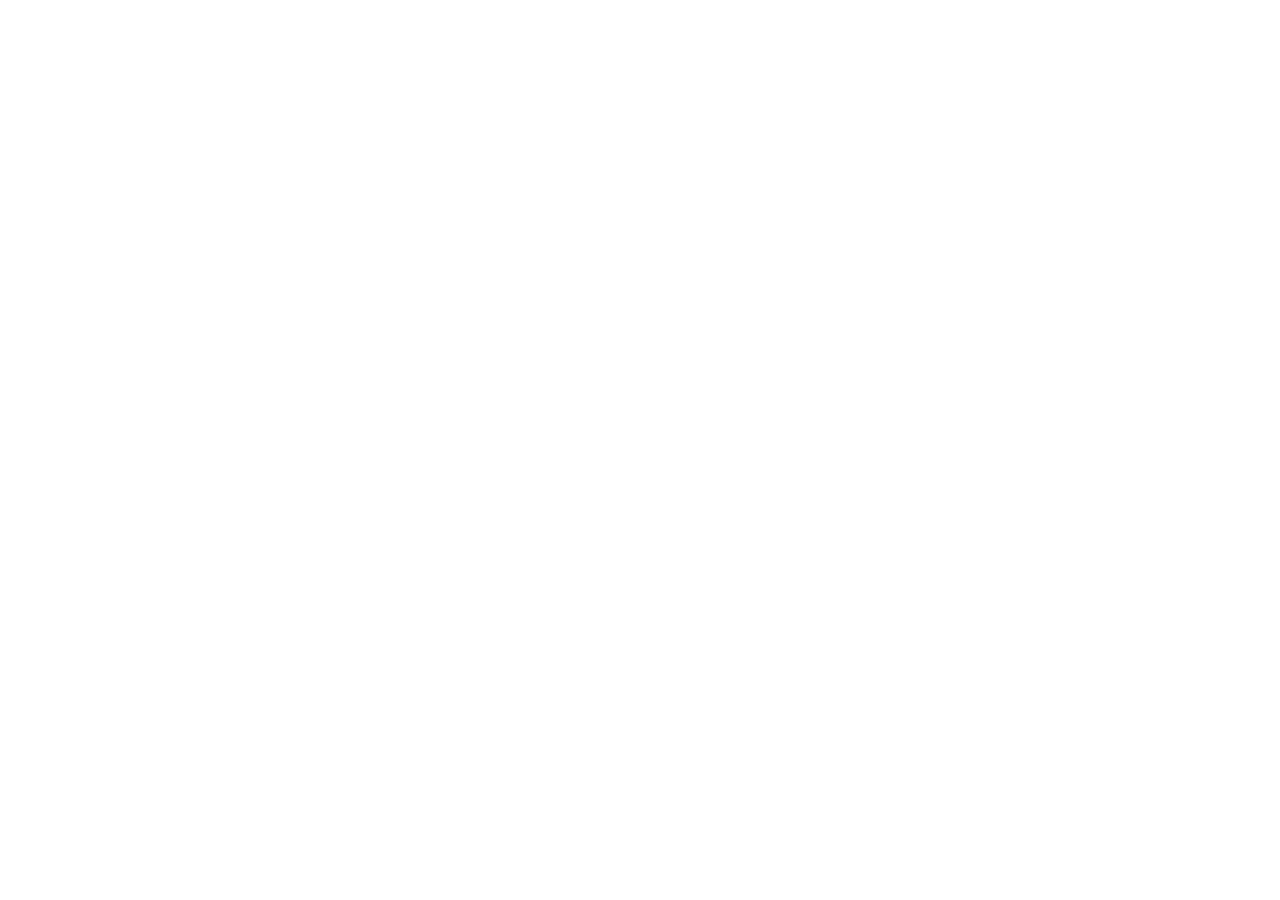
==== index.html @ 91afadc8 "commit inicial" ====
<!DOCTYPE html>

<html lang="en">
<head>
    <meta charset="UTF-8">
    <meta name="viewport" content="width=device-width, initial-scale=1.0">
    <title>pdpd</title>
    <link rel="stylesheet" href="style.css">
</head>
<body>
    

    
    <script src="script.js"></script> 
</body>
</html>
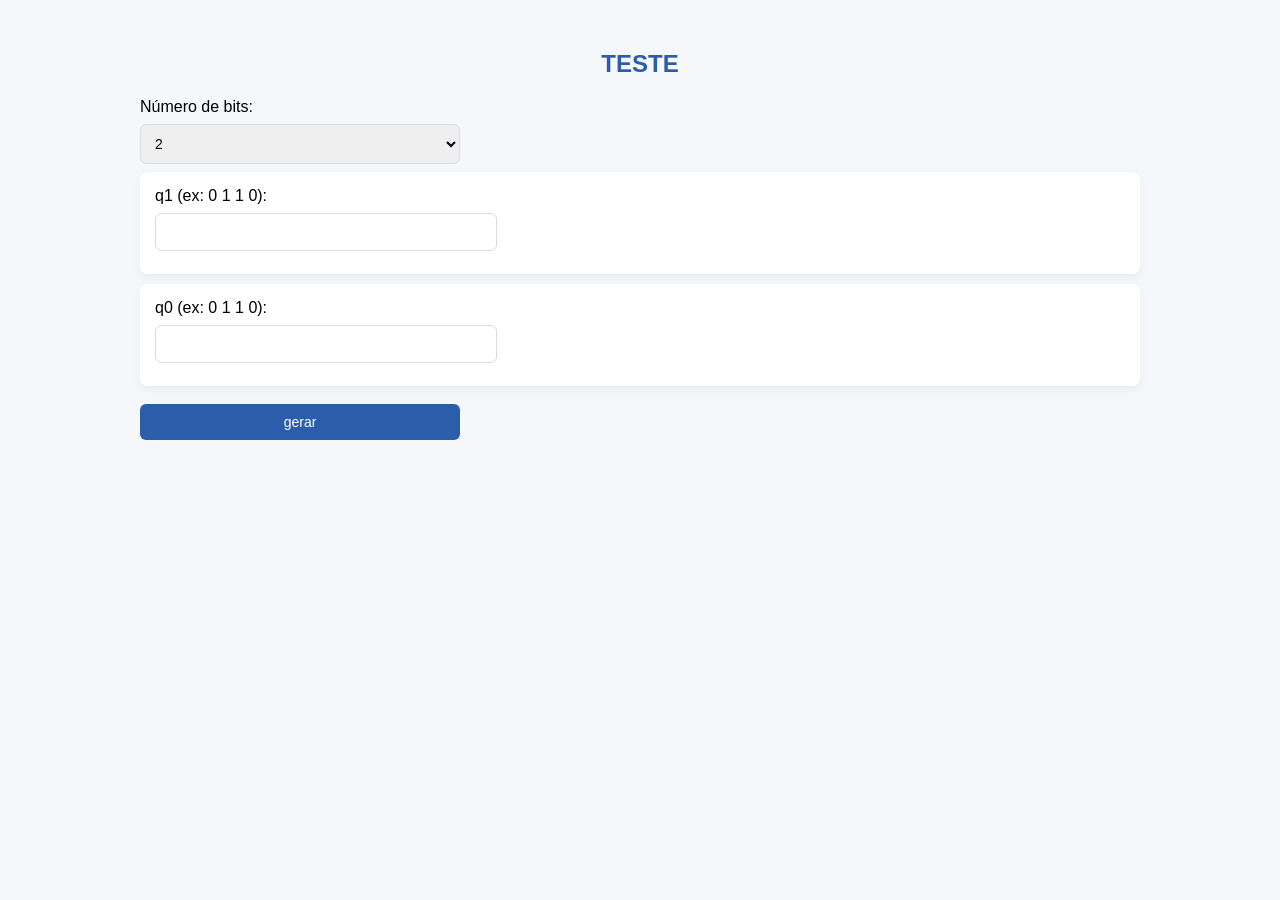
==== commit 83605c00: "primeiro codigo de tabela jk usando so js" ====
--- a/index.html
+++ b/index.html
@@ -8,9 +8,25 @@
     <link rel="stylesheet" href="style.css">
 </head>
 <body>
-    
+    <div class="container">
+<h2>TESTE</h2>
+
+<label>Número de bits:</label><br>
+<select id="bits" onchange="criarEntradas()">
+  <option value="1">1</option>
+  <option value="2" selected>2</option>
+  <option value="3">3</option>
+  <option value="4">4</option>
+</select>
+
+<div id="entradas" class="inputs-grid"></div>
+
+<button onclick="gerar()">gerar</button>
+
+<div id="saida"></div>
+ </div>
 
     
-    <script src="script.js"></script> 
+    <script src="back.js"></script> 
 </body>
 </html>
--- a/style.css
+++ b/style.css
@@ -0,0 +1,93 @@
+:root {
+    --bg: #f5f7fa;
+    --card: #ffffff;
+    --primary: #2b5dab;
+    --border: #dcdcdc;
+    --header: #eef2f7;
+  }
+
+  body {
+    font-family: "Segoe UI", Arial, sans-serif;
+    background: var(--bg);
+    margin: 0;
+    padding: 0;
+  }
+
+  h2 {
+    text-align: center;
+    color: var(--primary);
+    margin-bottom: 20px;
+  }
+
+  .container {
+    max-width: 1000px;
+    margin: auto;
+    padding: 30px 20px;
+  }
+
+  select, input, button {
+    width: 100%;
+    max-width: 320px;
+    padding: 10px;
+    margin: 8px 0;
+    font-size: 14px;
+    border-radius: 6px;
+    border: 1px solid var(--border);
+  }
+
+  button {
+    background: var(--primary);
+    color: white;
+    border: none;
+    cursor: pointer;
+    transition: 0.2s;
+  }
+
+  button:hover {
+    opacity: 0.9;
+  }
+
+  .bit-input {
+    background: var(--card);
+    padding: 15px;
+    margin-bottom: 10px;
+    border-radius: 8px;
+    box-shadow: 0 4px 10px rgba(0,0,0,0.05);
+  }
+
+  table {
+    width: 100%;
+    border-collapse: collapse;
+    margin-top: 30px;
+    background: var(--card);
+    border-radius: 8px;
+    overflow: hidden;
+    box-shadow: 0 8px 20px rgba(0,0,0,0.08);
+  }
+
+  th, td {
+    padding: 10px;
+    border: 1px solid var(--border);
+    text-align: center;
+    font-size: 14px;
+  }
+
+  th {
+    background: var(--header);
+    font-weight: 600;
+  }
+
+  .table-wrapper {
+    overflow-x: auto;
+  }
+
+  @media (max-width: 600px) {
+    h2 {
+      font-size: 18px;
+    }
+
+    th, td {
+      font-size: 12px;
+      padding: 8px;
+    }
+  }
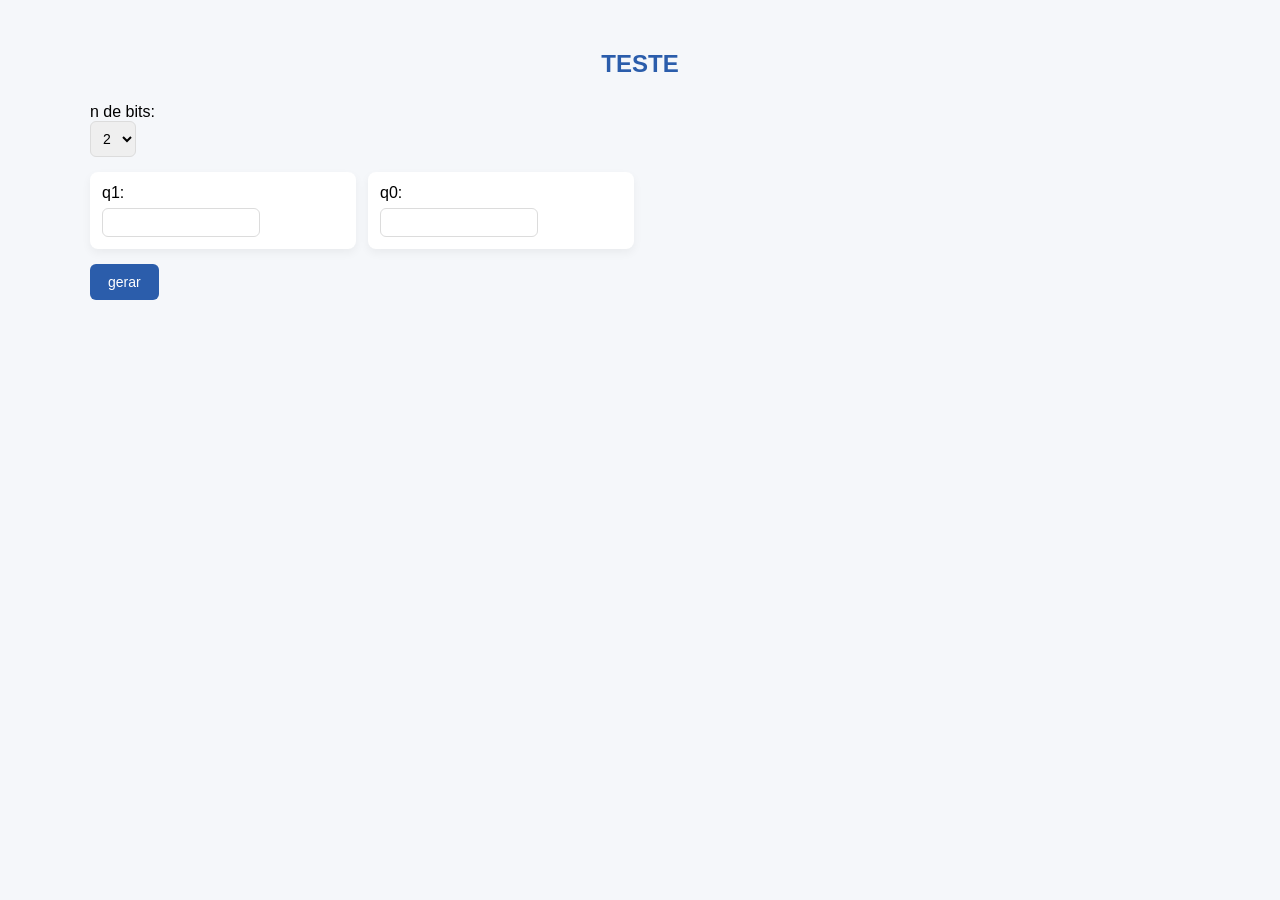
==== commit 643f1782: "implementacao de tabela jk com entrada por bit + css de organizacao por flip-flop" ====
--- a/index.html
+++ b/index.html
@@ -11,7 +11,7 @@
     <div class="container">
 <h2>TESTE</h2>
 
-<label>Número de bits:</label><br>
+<label>n de bits:</label><br>
 <select id="bits" onchange="criarEntradas()">
   <option value="1">1</option>
   <option value="2" selected>2</option>
--- a/style.css
+++ b/style.css
@@ -1,93 +1,126 @@
 :root {
-    --bg: #f5f7fa;
-    --card: #ffffff;
-    --primary: #2b5dab;
-    --border: #dcdcdc;
-    --header: #eef2f7;
-  }
+      --bg: #f5f7fa;
+      --card: #ffffff;
+      --primary: #2b5dab;
+      --border: #dcdcdc;
+      --header: #eef2f7;
+    }
 
-  body {
-    font-family: "Segoe UI", Arial, sans-serif;
-    background: var(--bg);
-    margin: 0;
-    padding: 0;
-  }
+    body {
+      font-family: "Segoe UI", Arial, sans-serif;
+      background: var(--bg);
+      margin: 0;
+      padding: 0;
+    }
 
-  h2 {
-    text-align: center;
-    color: var(--primary);
-    margin-bottom: 20px;
-  }
+    h2 {
+      text-align: center;
+      color: var(--primary);
+      margin-bottom: 25px;
+    }
 
-  .container {
-    max-width: 1000px;
-    margin: auto;
-    padding: 30px 20px;
-  }
+    .container {
+      max-width: 1100px;
+      margin: auto;
+      padding: 30px 20px;
+    }
 
-  select, input, button {
-    width: 100%;
-    max-width: 320px;
-    padding: 10px;
-    margin: 8px 0;
-    font-size: 14px;
-    border-radius: 6px;
-    border: 1px solid var(--border);
-  }
+    select, button {
+      padding: 8px;
+      font-size: 14px;
+      border-radius: 6px;
+      border: 1px solid var(--border);
+    }
+    input {
+        width: 100%;
+         max-width: 200px;
+        padding: 6px 8px;
+        font-size: 13px;
+        border-radius: 6px;
+        border: 1px solid var(--border);
+    
+    }
+        .bit-input input {
+        text-align: center;
+         letter-spacing: 2px;
+        font-family: monospace;
+    }
 
-  button {
-    background: var(--primary);
-    color: white;
-    border: none;
-    cursor: pointer;
-    transition: 0.2s;
-  }
+    select {
+      max-width: 120px;
+    }
 
-  button:hover {
-    opacity: 0.9;
-  }
+    button {
+      background: var(--primary);
+      color: white;
+      border: none;
+      cursor: pointer;
+      padding: 10px 18px;
+      margin-top: 15px;
+    }
 
-  .bit-input {
-    background: var(--card);
-    padding: 15px;
-    margin-bottom: 10px;
-    border-radius: 8px;
-    box-shadow: 0 4px 10px rgba(0,0,0,0.05);
-  }
+    button:hover {
+      opacity: 0.9;
+    }
 
-  table {
-    width: 100%;
-    border-collapse: collapse;
-    margin-top: 30px;
-    background: var(--card);
-    border-radius: 8px;
-    overflow: hidden;
-    box-shadow: 0 8px 20px rgba(0,0,0,0.08);
-  }
+   .inputs-grid {
+      display: grid;
+      grid-template-columns: repeat(4, 1fr);
+      gap: 12px;
+      margin-top: 15px;
+    }
+    
+    @media (max-width: 800px) {
+      .inputs-grid { grid-template-columns: repeat(2, 1fr); }
+    }
 
-  th, td {
-    padding: 10px;
-    border: 1px solid var(--border);
-    text-align: center;
-    font-size: 14px;
-  }
+    @media (max-width: 480px) {
+      .inputs-grid { grid-template-columns: 1fr; }
+    }
 
-  th {
-    background: var(--header);
-    font-weight: 600;
-  }
+    .bit-input {
+      background: var(--card);
+      padding: 12px;
+      border-radius: 8px;
+      box-shadow: 0 4px 10px rgba(0,0,0,0.05);
+    }
 
-  .table-wrapper {
-    overflow-x: auto;
-  }
+    .bit-input input {
+      width: 100%;
+      max-width: 140px;
+      text-align: center;
+      letter-spacing: 2px;
+      font-family: monospace;
+      margin-top: 6px;
+    }
 
-  @media (max-width: 600px) {
-    h2 {
-      font-size: 18px;
+    table {
+      width: 100%;
+      border-collapse: collapse;
+      margin-top: 30px;
+      background: var(--card);
+      border-radius: 8px;
+      overflow: hidden;
+      box-shadow: 0 8px 20px rgba(0,0,0,0.08);
     }
 
     th, td {
-      font-size: 12px;
-      padding: 8px;
+      padding: 10px;
+      border: 1px solid var(--border);
+      text-align: center;
+      font-size: 14px;
     }
-  }+
+    .bit-0 { background-color: #fff3e0; }
+    .bit-1 { background-color: #f3e5f5; }
+    .bit-2 { background-color: #e8f5e9; }
+    .bit-3 { background-color: #fce4ec; }
+
+    th.bit-0 { background-color: #ffe0b2; }
+    th.bit-1 { background-color: #e1bee7; }
+    th.bit-2 { background-color: #c8e6c9; }
+    th.bit-3 { background-color: #f8bbd0; }
+
+    .table-wrapper {
+      overflow-x: auto;
+    }
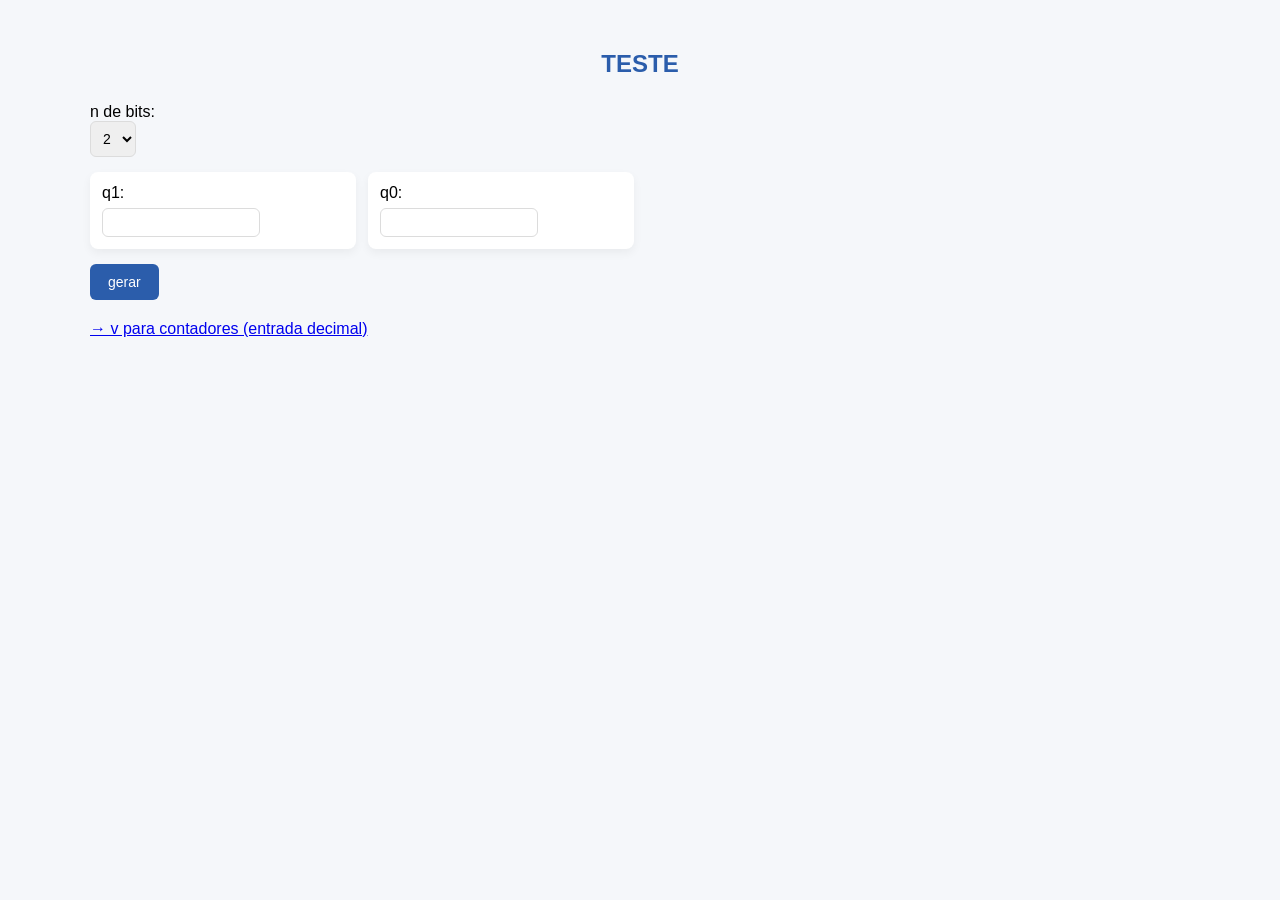
==== commit 4c312a4d: "novo contador teste" ====
--- a/index.html
+++ b/index.html
@@ -22,6 +22,9 @@
 <div id="entradas" class="inputs-grid"></div>
 
 <button onclick="gerar()">gerar</button>
+<p style="margin-top:20px;">
+  <a href="contador.html">→ v para contadores (entrada decimal)</a>
+</p>
 
 <div id="saida"></div>
  </div>
--- a/style.css
+++ b/style.css
@@ -69,7 +69,7 @@
       gap: 12px;
       margin-top: 15px;
     }
-    
+
     @media (max-width: 800px) {
       .inputs-grid { grid-template-columns: repeat(2, 1fr); }
     }
@@ -123,4 +123,9 @@
 
     .table-wrapper {
       overflow-x: auto;
-    }+    }
+
+.dec {
+  font-weight: bold;
+  background-color: #eef2f7;
+}
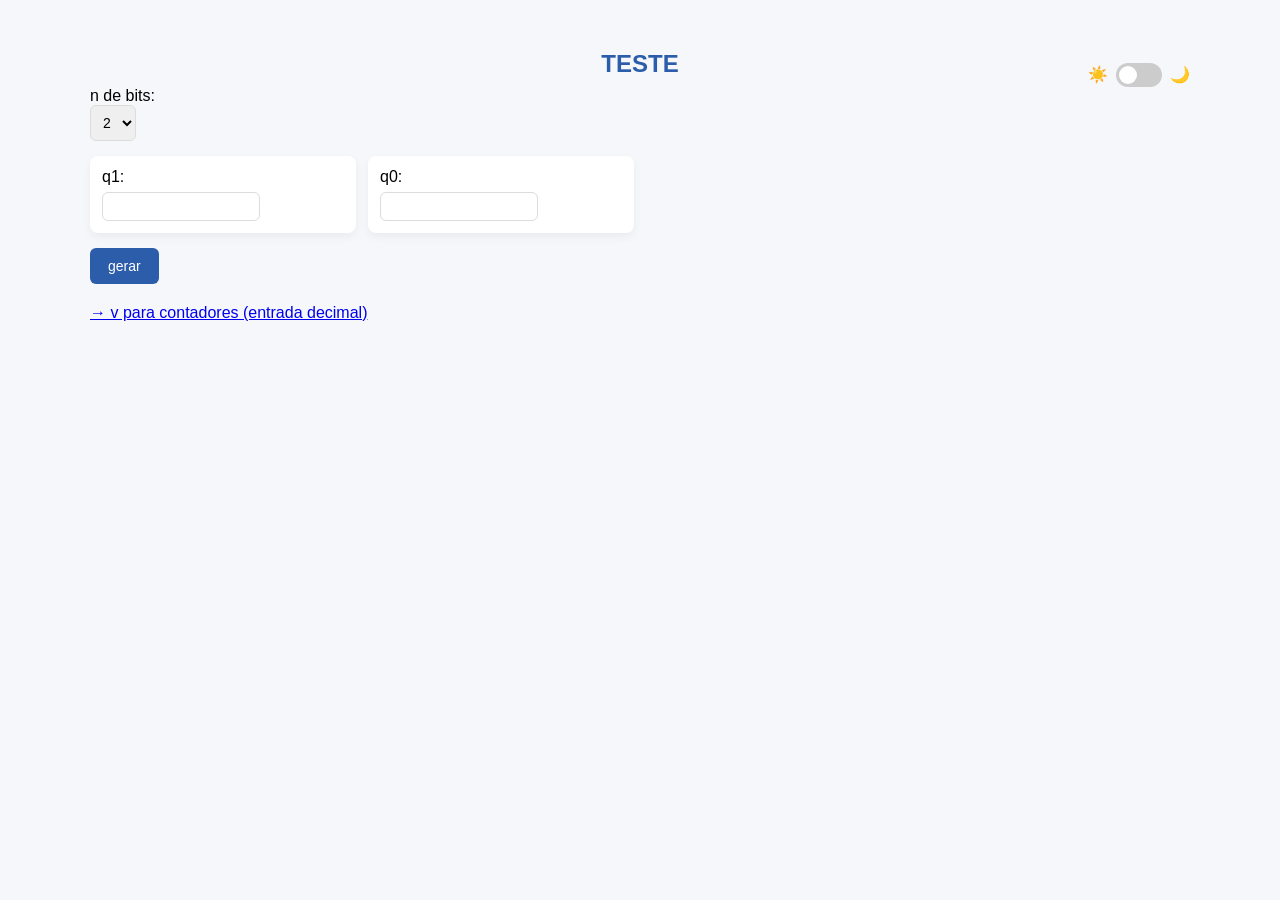
==== commit a32de912: "dark mode teste" ====
--- a/index.html
+++ b/index.html
@@ -10,6 +10,15 @@
 <body>
     <div class="container">
 <h2>TESTE</h2>
+<div class="theme-switch">
+  <span>☀️</span>
+  <label class="switch">
+    <input type="checkbox" id="darkToggle" onchange="toggleDarkMode()">
+    <span class="slider"></span>
+  </label>
+  <span>🌙</span>
+</div>
+
 
 <label>n de bits:</label><br>
 <select id="bits" onchange="criarEntradas()">
--- a/style.css
+++ b/style.css
@@ -129,3 +129,99 @@
   font-weight: bold;
   background-color: #eef2f7;
 }
+
+.dark-btn {
+  float: right;
+  margin-top: -40px;
+  padding: 6px 12px;
+  font-size: 13px;
+  border-radius: 20px;
+  border: 1px solid var(--border);
+  background: var(--card);
+  cursor: pointer;
+}
+body.dark {
+  --bg: #121212;
+  --card: #1e1e1e;
+  --primary: #90caf9;
+  --border: #333;
+  --header: #1f1f1f;
+  color: #ffffff;
+}
+
+body.dark table {
+  background: var(--card);
+}
+
+body.dark th,
+body.dark td {
+  border-color: #333;
+}
+
+body.dark .bit-0 { background-color: #cf887c; }
+body.dark .bit-1 { background-color: #7c71ac; }
+body.dark .bit-2 { background-color: #1b5e20; }
+body.dark .bit-3 { background-color: #880e4f; }
+
+body.dark th.bit-0 { background-color: #5f2b1b; }
+body.dark th.bit-1 { background-color: #4527a0; }
+body.dark th.bit-2 { background-color: #2e7d32; }
+body.dark th.bit-3 { background-color: #ad1457; }
+
+body.dark .mudou {
+  background-color: #fbc02d !important;
+  color: #000;
+}
+
+.theme-switch {
+  display: flex;
+  align-items: center;
+  justify-content: flex-end;
+  gap: 8px;
+  margin-top: -40px;
+}
+
+.switch {
+  position: relative;
+  display: inline-block;
+  width: 46px;
+  height: 24px;
+}
+
+.switch input {
+  opacity: 0;
+  width: 0;
+  height: 0;
+}
+
+.slider {
+  position: absolute;
+  cursor: pointer;
+  top: 0;
+  left: 0;
+  right: 0;
+  bottom: 0;
+  background-color: #ccc;
+  transition: 0.4s;
+  border-radius: 24px;
+}
+
+.slider:before {
+  position: absolute;
+  content: "";
+  height: 18px;
+  width: 18px;
+  left: 3px;
+  bottom: 3px;
+  background-color: white;
+  transition: 0.4s;
+  border-radius: 50%;
+}
+
+input:checked + .slider {
+  background-color: #2b5dab;
+}
+
+input:checked + .slider:before {
+  transform: translateX(22px);
+}
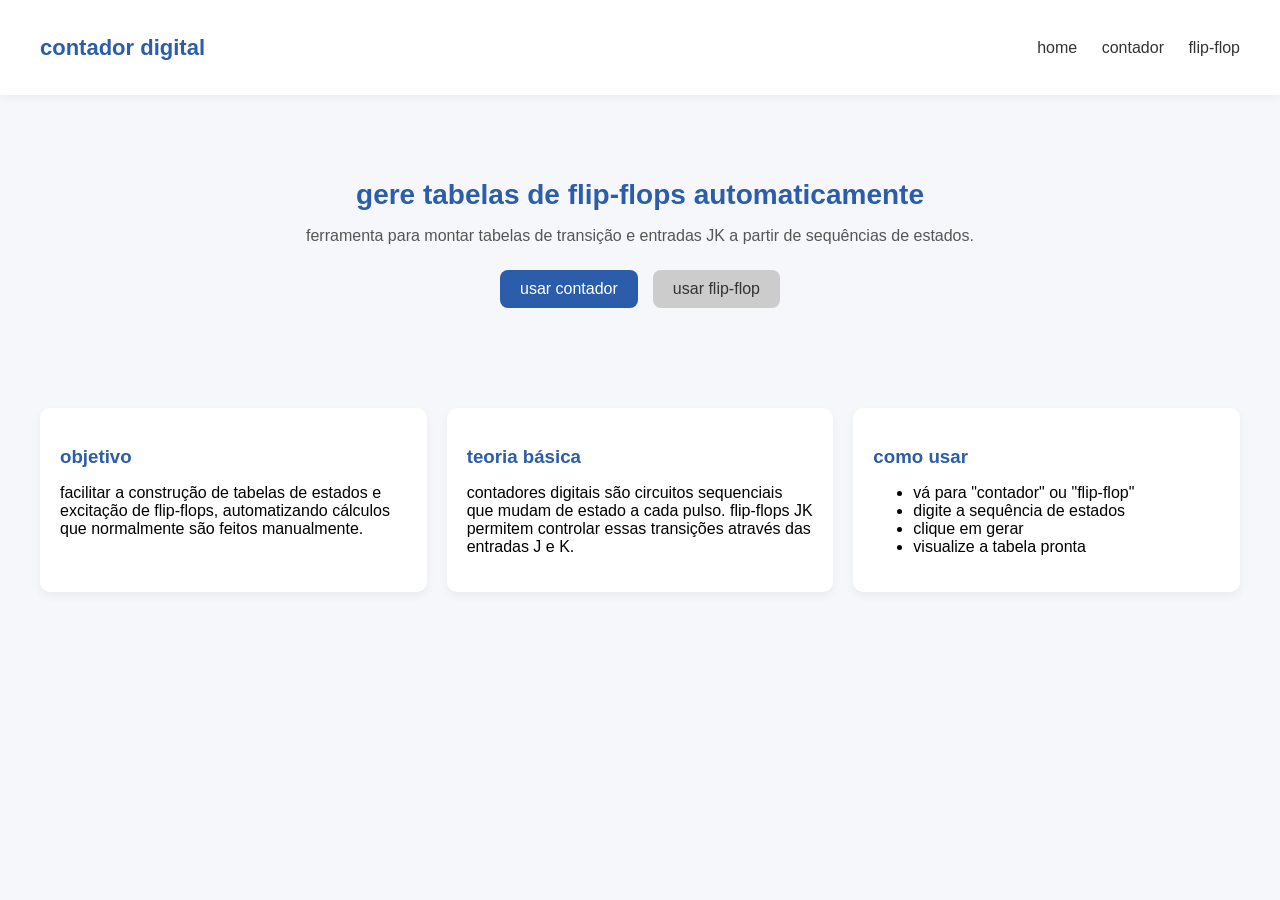
==== commit de651203: "contador/flipflop separados, pagina inicial com info e como usar, ciclo e ciclo, inputs por estado" ====
--- a/index.html
+++ b/index.html
@@ -1,44 +1,63 @@
 <!DOCTYPE html>
-
-<html lang="en">
+<html lang="pt-br">
 <head>
-    <meta charset="UTF-8">
-    <meta name="viewport" content="width=device-width, initial-scale=1.0">
-    <title>pdpd</title>
-    <link rel="stylesheet" href="style.css">
+  <meta charset="UTF-8">
+  <title>pdpd</title>
+  <link rel="stylesheet" href="style.css">
 </head>
 <body>
-    <div class="container">
-<h2>TESTE</h2>
-<div class="theme-switch">
-  <span>☀️</span>
-  <label class="switch">
-    <input type="checkbox" id="darkToggle" onchange="toggleDarkMode()">
-    <span class="slider"></span>
-  </label>
-  <span>🌙</span>
-</div>
 
 
-<label>n de bits:</label><br>
-<select id="bits" onchange="criarEntradas()">
-  <option value="1">1</option>
-  <option value="2" selected>2</option>
-  <option value="3">3</option>
-  <option value="4">4</option>
-</select>
+<header class="navbar">
+  <h1>contador digital</h1>
+  <nav>
+    <a href="index.html">home</a>
+    <a href="contador.html">contador</a>
+    <a href="flipflop.html">flip-flop</a>
+  </nav>
+</header>
 
-<div id="entradas" class="inputs-grid"></div>
+<section class="hero">
+  <h2>gere tabelas de flip-flops automaticamente</h2>
+  <p>
+    ferramenta para montar tabelas de transição e entradas JK a partir de sequências de estados.
+  </p>
 
-<button onclick="gerar()">gerar</button>
-<p style="margin-top:20px;">
-  <a href="contador.html">→ v para contadores (entrada decimal)</a>
-</p>
+  <div class="hero-buttons">
+    <a href="contador.html" class="btn">usar contador</a>
+    <a href="flipflop.html" class="btn secondary">usar flip-flop</a>
+  </div>
+</section>
 
-<div id="saida"></div>
- </div>
+<section class="info">
 
-    
-    <script src="back.js"></script> 
+  <div class="card">
+    <h3>objetivo</h3>
+    <p>
+      facilitar a construção de tabelas de estados e excitação de flip-flops,
+      automatizando cálculos que normalmente são feitos manualmente.
+    </p>
+  </div>
+
+  <div class="card">
+    <h3>teoria básica</h3>
+    <p>
+      contadores digitais são circuitos sequenciais que mudam de estado a cada pulso.
+      flip-flops JK permitem controlar essas transições através das entradas J e K.
+    </p>
+  </div>
+
+  <div class="card">
+    <h3>como usar</h3>
+    <ul>
+      <li>vá para "contador" ou "flip-flop"</li>
+      <li>digite a sequência de estados</li>
+      <li>clique em gerar</li>
+      <li>visualize a tabela pronta</li>
+    </ul>
+  </div>
+
+</section>
+
 </body>
 </html>
--- a/style.css
+++ b/style.css
@@ -206,22 +206,147 @@
   border-radius: 24px;
 }
 
-.slider:before {
-  position: absolute;
-  content: "";
-  height: 18px;
-  width: 18px;
-  left: 3px;
-  bottom: 3px;
-  background-color: white;
-  transition: 0.4s;
-  border-radius: 50%;
-}
-
-input:checked + .slider {
-  background-color: #2b5dab;
-}
-
-input:checked + .slider:before {
-  transform: translateX(22px);
-}
+
+.navbar {
+  display: flex;
+  justify-content: space-between;
+  align-items: center;
+  padding: 20px 40px;
+  background: white;
+  box-shadow: 0 2px 10px rgba(0,0,0,0.05);
+}
+
+.navbar h1 {
+  color: var(--primary);
+  font-size: 22px;
+}
+
+.navbar nav a {
+  margin-left: 20px;
+  text-decoration: none;
+  color: #333;
+  font-weight: 500;
+}
+
+.navbar nav a:hover {
+  color: var(--primary);
+}
+
+
+.hero {
+  text-align: center;
+  padding: 60px 20px;
+}
+
+.hero h2 {
+  font-size: 28px;
+  margin-bottom: 10px;
+}
+
+.hero p {
+  color: #555;
+  margin-bottom: 25px;
+}
+
+.hero-buttons {
+  display: flex;
+  justify-content: center;
+  gap: 15px;
+}
+
+.btn {
+  background: var(--primary);
+  color: white;
+  padding: 10px 20px;
+  border-radius: 8px;
+  text-decoration: none;
+}
+
+.btn.secondary {
+  background: #ccc;
+  color: #333;
+}
+
+.info {
+  display: grid;
+  grid-template-columns: repeat(3, 1fr);
+  gap: 20px;
+  padding: 40px;
+}
+
+.card {
+  background: white;
+  padding: 20px;
+  border-radius: 10px;
+  box-shadow: 0 4px 10px rgba(0,0,0,0.05);
+}
+
+.card h3 {
+  margin-bottom: 10px;
+  color: var(--primary);
+}
+
+@media (max-width: 800px) {
+  .info {
+    grid-template-columns: 1fr;
+  }
+}
+
+#grid-estados {
+  margin-top: 15px;
+  display: flex;
+  flex-direction: column;
+  gap: 8px;
+}
+
+.linha {
+  display: flex;
+  gap: 8px;
+}
+
+.linha input {
+  width: 40px;
+  text-align: center;
+  padding: 6px;
+}
+.acoes {
+  margin-top: 15px;
+  display: flex;
+  gap: 10px;
+  flex-wrap: wrap;
+}
+
+.acoes button {
+  flex: 0 0 auto;
+  width: auto;
+  white-space: nowrap;
+}
+#grid-estados {
+  display: flex;
+  flex-direction: column;
+  gap: 8px;
+  margin-top: 15px;
+}
+
+.linha {
+  display: flex;
+  gap: 8px;
+}
+
+.linha input {
+  width: 40px;
+  height: 35px;
+  text-align: center;
+}
+
+.acoes {
+  margin-top: 15px;
+  display: flex;
+  gap: 10px;
+}
+
+.acoes button {
+  flex: 0 0 auto;
+  width: auto;
+  max-width: 200px;
+}
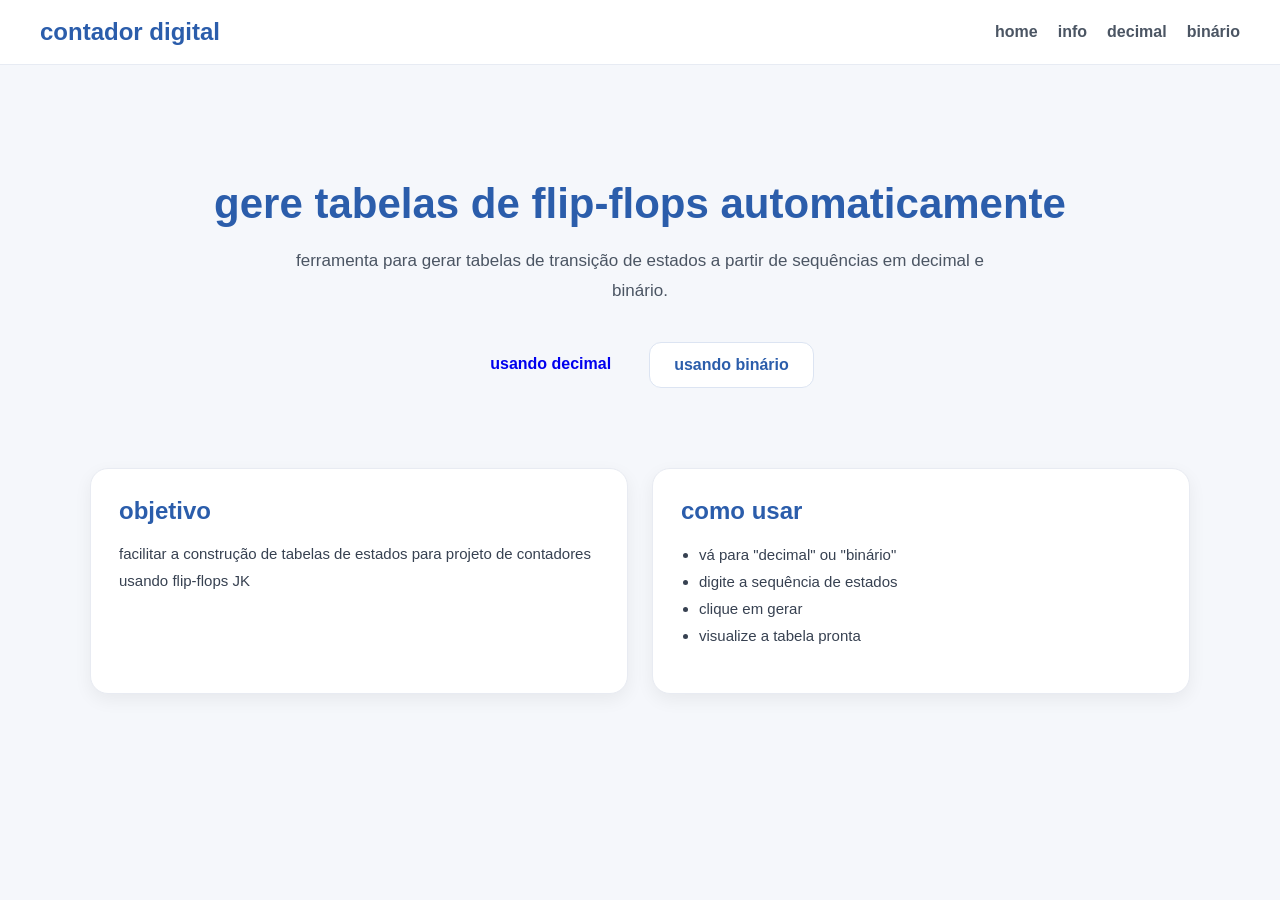
==== commit 50d356fd: "melhorias visuais e funcionais no simulador de contador jk" ====
--- a/index.html
+++ b/index.html
@@ -12,20 +12,21 @@
   <h1>contador digital</h1>
   <nav>
     <a href="index.html">home</a>
-    <a href="contador.html">contador</a>
-    <a href="flipflop.html">flip-flop</a>
+    <a href="info.html">info</a>
+    <a href="contador.html">decimal</a>
+    <a href="flipflop.html">binário</a>
   </nav>
 </header>
 
 <section class="hero">
   <h2>gere tabelas de flip-flops automaticamente</h2>
   <p>
-    ferramenta para montar tabelas de transição e entradas JK a partir de sequências de estados.
+    ferramenta para gerar tabelas de transição de estados a partir de sequências em decimal e binário.
   </p>
 
   <div class="hero-buttons">
-    <a href="contador.html" class="btn">usar contador</a>
-    <a href="flipflop.html" class="btn secondary">usar flip-flop</a>
+    <a href="contador.html" class="btn">usando decimal</a>
+    <a href="flipflop.html" class="btn secondary">usando binário</a>
   </div>
 </section>
 
@@ -34,23 +35,14 @@
   <div class="card">
     <h3>objetivo</h3>
     <p>
-      facilitar a construção de tabelas de estados e excitação de flip-flops,
-      automatizando cálculos que normalmente são feitos manualmente.
-    </p>
-  </div>
-
-  <div class="card">
-    <h3>teoria básica</h3>
-    <p>
-      contadores digitais são circuitos sequenciais que mudam de estado a cada pulso.
-      flip-flops JK permitem controlar essas transições através das entradas J e K.
+      facilitar a construção de tabelas de estados para projeto de contadores usando flip-flops JK
     </p>
   </div>
 
   <div class="card">
     <h3>como usar</h3>
     <ul>
-      <li>vá para "contador" ou "flip-flop"</li>
+      <li>vá para "decimal" ou "binário"</li>
       <li>digite a sequência de estados</li>
       <li>clique em gerar</li>
       <li>visualize a tabela pronta</li>
--- a/style.css
+++ b/style.css
@@ -1,352 +1,478 @@
 :root {
-      --bg: #f5f7fa;
-      --card: #ffffff;
-      --primary: #2b5dab;
-      --border: #dcdcdc;
-      --header: #eef2f7;
-    }
-
-    body {
-      font-family: "Segoe UI", Arial, sans-serif;
-      background: var(--bg);
-      margin: 0;
-      padding: 0;
-    }
-
-    h2 {
-      text-align: center;
-      color: var(--primary);
-      margin-bottom: 25px;
-    }
-
-    .container {
-      max-width: 1100px;
-      margin: auto;
-      padding: 30px 20px;
-    }
-
-    select, button {
-      padding: 8px;
-      font-size: 14px;
-      border-radius: 6px;
-      border: 1px solid var(--border);
-    }
-    input {
-        width: 100%;
-         max-width: 200px;
-        padding: 6px 8px;
-        font-size: 13px;
-        border-radius: 6px;
-        border: 1px solid var(--border);
-    
-    }
-        .bit-input input {
-        text-align: center;
-         letter-spacing: 2px;
-        font-family: monospace;
-    }
-
-    select {
-      max-width: 120px;
-    }
-
-    button {
-      background: var(--primary);
-      color: white;
-      border: none;
-      cursor: pointer;
-      padding: 10px 18px;
-      margin-top: 15px;
-    }
-
-    button:hover {
-      opacity: 0.9;
-    }
-
-   .inputs-grid {
-      display: grid;
-      grid-template-columns: repeat(4, 1fr);
-      gap: 12px;
-      margin-top: 15px;
-    }
-
-    @media (max-width: 800px) {
-      .inputs-grid { grid-template-columns: repeat(2, 1fr); }
-    }
-
-    @media (max-width: 480px) {
-      .inputs-grid { grid-template-columns: 1fr; }
-    }
-
-    .bit-input {
-      background: var(--card);
-      padding: 12px;
-      border-radius: 8px;
-      box-shadow: 0 4px 10px rgba(0,0,0,0.05);
-    }
-
-    .bit-input input {
-      width: 100%;
-      max-width: 140px;
-      text-align: center;
-      letter-spacing: 2px;
-      font-family: monospace;
-      margin-top: 6px;
-    }
-
-    table {
-      width: 100%;
-      border-collapse: collapse;
-      margin-top: 30px;
-      background: var(--card);
-      border-radius: 8px;
-      overflow: hidden;
-      box-shadow: 0 8px 20px rgba(0,0,0,0.08);
-    }
-
-    th, td {
-      padding: 10px;
-      border: 1px solid var(--border);
-      text-align: center;
-      font-size: 14px;
-    }
-
-    .bit-0 { background-color: #fff3e0; }
-    .bit-1 { background-color: #f3e5f5; }
-    .bit-2 { background-color: #e8f5e9; }
-    .bit-3 { background-color: #fce4ec; }
-
-    th.bit-0 { background-color: #ffe0b2; }
-    th.bit-1 { background-color: #e1bee7; }
-    th.bit-2 { background-color: #c8e6c9; }
-    th.bit-3 { background-color: #f8bbd0; }
-
-    .table-wrapper {
-      overflow-x: auto;
-    }
-
-.dec {
-  font-weight: bold;
-  background-color: #eef2f7;
-}
-
-.dark-btn {
-  float: right;
-  margin-top: -40px;
-  padding: 6px 12px;
-  font-size: 13px;
-  border-radius: 20px;
-  border: 1px solid var(--border);
-  background: var(--card);
-  cursor: pointer;
-}
-body.dark {
-  --bg: #121212;
-  --card: #1e1e1e;
-  --primary: #90caf9;
-  --border: #333;
-  --header: #1f1f1f;
-  color: #ffffff;
-}
-
-body.dark table {
-  background: var(--card);
-}
-
-body.dark th,
-body.dark td {
-  border-color: #333;
-}
-
-body.dark .bit-0 { background-color: #cf887c; }
-body.dark .bit-1 { background-color: #7c71ac; }
-body.dark .bit-2 { background-color: #1b5e20; }
-body.dark .bit-3 { background-color: #880e4f; }
-
-body.dark th.bit-0 { background-color: #5f2b1b; }
-body.dark th.bit-1 { background-color: #4527a0; }
-body.dark th.bit-2 { background-color: #2e7d32; }
-body.dark th.bit-3 { background-color: #ad1457; }
-
-body.dark .mudou {
-  background-color: #fbc02d !important;
-  color: #000;
-}
-
-.theme-switch {
-  display: flex;
-  align-items: center;
-  justify-content: flex-end;
-  gap: 8px;
-  margin-top: -40px;
-}
-
-.switch {
-  position: relative;
-  display: inline-block;
-  width: 46px;
-  height: 24px;
-}
-
-.switch input {
-  opacity: 0;
-  width: 0;
-  height: 0;
-}
-
-.slider {
-  position: absolute;
-  cursor: pointer;
-  top: 0;
-  left: 0;
-  right: 0;
-  bottom: 0;
-  background-color: #ccc;
-  transition: 0.4s;
-  border-radius: 24px;
-}
-
+  --bg: #f5f7fb;
+  --card: #ffffff;
+  --primary: #2b5dab;
+  --primary-dark: #214989;
+  --secondary: #eef3fb;
+  --success: #2e7d32;
+  --danger: #e01c81;
+  --neutral: #6b7280;
+  --border: #d9dee8;
+  --text: #1f2937;
+  --shadow: 0 6px 18px rgba(0,0,0,0.06);
+}
+
+body {
+  font-family: "Segoe UI", Arial, sans-serif;
+  background: var(--bg);
+  margin: 0;
+  padding: 0;
+  color: var(--text);
+}
 
 .navbar {
   display: flex;
   justify-content: space-between;
   align-items: center;
-  padding: 20px 40px;
-  background: white;
-  box-shadow: 0 2px 10px rgba(0,0,0,0.05);
+  padding: 18px 40px;
+  background: rgba(255,255,255,0.92);
+  backdrop-filter: blur(8px);
+  border-bottom: 1px solid #e7ebf3;
+  position: sticky;
+  top: 0;
+  z-index: 100;
 }
 
 .navbar h1 {
   color: var(--primary);
-  font-size: 22px;
+  font-size: 24px;
+  margin: 0;
+  font-weight: 700;
+}
+
+.navbar nav {
+  display: flex;
+  gap: 20px;
 }
 
 .navbar nav a {
-  margin-left: 20px;
   text-decoration: none;
-  color: #333;
-  font-weight: 500;
+  color: #4b5563;
+  font-weight: 600;
+  transition: 0.2s;
+  position: relative;
 }
 
 .navbar nav a:hover {
   color: var(--primary);
 }
 
-
-.hero {
-  text-align: center;
-  padding: 60px 20px;
-}
-
-.hero h2 {
-  font-size: 28px;
-  margin-bottom: 10px;
-}
-
-.hero p {
-  color: #555;
-  margin-bottom: 25px;
-}
-
-.hero-buttons {
-  display: flex;
-  justify-content: center;
-  gap: 15px;
-}
-
-.btn {
+.navbar nav a::after {
+  content: "";
+  position: absolute;
+  left: 0;
+  bottom: -5px;
+  width: 0%;
+  height: 2px;
+  background: var(--primary);
+  transition: 0.2s;
+}
+
+.navbar nav a:hover::after {
+  width: 100%;
+}
+
+.container {
+  max-width: 1050px;
+  margin: auto;
+  padding: 35px 20px 60px;
+}
+
+h2 {
+  text-align: center;
+  color: var(--primary);
+  margin-bottom: 12px;
+  font-size: 32px;
+}
+
+.subtexto {
+  text-align: center;
+  color: #667085;
+  margin-bottom: 40px;
+  font-size: 16px;
+}
+
+.card-info,
+.card {
+  background: var(--card);
+  border: 1px solid #e8ebf2;
+  border-radius: 18px;
+  padding: 28px;
+  margin-bottom: 28px;
+  box-shadow: var(--shadow);
+  transition: 0.2s;
+}
+
+.card-info:hover,
+.card:hover {
+  transform: translateY(-4px);
+}
+
+.card-info h3,
+.card h3 {
+  margin-top: 0;
+  color: var(--primary);
+  font-size: 24px;
+  margin-bottom: 15px;
+}
+
+.card-info p,
+.card p,
+.card li {
+  line-height: 1.8;
+  font-size: 15px;
+  color: #374151;
+}
+
+.card ul {
+  padding-left: 18px;
+}
+
+.img-teoria {
+  display: block;
+  width: auto;
+  max-width: 100%;
+  max-height: 430px;
+  margin: 22px auto 10px;
+  border-radius: 14px;
+  border: 1px solid #e2e8f0;
+  background: white;
+  object-fit: contain;
+  padding: 10px;
+  box-shadow: 0 4px 10px rgba(0,0,0,0.05);
+}
+
+.img-pequena {
+  max-width: 380px;
+}
+
+.img-media {
+  max-width: 520px;
+}
+
+.img-grande {
+  max-width: 700px;
+}
+
+.legenda {
+  text-align: center;
+  font-size: 13px;
+  color: #6b7280;
+  margin-bottom: 15px;
+  font-style: italic;
+}
+
+.referencias {
+  margin-top: 50px;
+  padding: 28px;
+  background: white;
+  border-radius: 16px;
+  border: 1px solid #e5e7eb;
+  box-shadow: var(--shadow);
+}
+
+.referencias h3 {
+  color: var(--primary);
+  margin-top: 0;
+  margin-bottom: 15px;
+}
+
+.referencias p {
+  line-height: 1.8;
+  margin: 10px 0;
+}
+
+table {
+  width: 100%;
+  border-collapse: collapse;
+  margin-top: 30px;
+  background: white;
+  border-radius: 14px;
+  overflow: hidden;
+  box-shadow: var(--shadow);
+}
+
+th,
+td {
+  padding: 12px;
+  border: 1px solid var(--border);
+  text-align: center;
+  font-size: 14px;
+}
+
+th {
+  background: #eef3fb;
+  color: #1e3a5f;
+  font-weight: 700;
+}
+
+.table-wrapper {
+  overflow-x: auto;
+  border-radius: 14px;
+}
+
+.bit-0 {
+  background-color: #fff3e0;
+}
+
+.bit-1 {
+  background-color: #f3e5f5;
+}
+
+.bit-2 {
+  background-color: #e8f5e9;
+}
+
+.bit-3 {
+  background-color: #fce4ec;
+}
+
+th.bit-0 {
+  background-color: #ffe0b2;
+}
+
+th.bit-1 {
+  background-color: #e1bee7;
+}
+
+th.bit-2 {
+  background-color: #c8e6c9;
+}
+
+th.bit-3 {
+  background-color: #f8bbd0;
+}
+
+select,
+input {
+  padding: 10px 12px;
+  font-size: 14px;
+  border-radius: 10px;
+  border: 1px solid var(--border);
+  background: white;
+  transition: 0.2s;
+}
+
+select:focus,
+input:focus {
+  outline: none;
+  border-color: var(--primary);
+  box-shadow: 0 0 0 3px rgba(43,93,171,0.12);
+}
+
+input {
+  max-width: 200px;
+}
+
+button {
+  border: none;
+  border-radius: 10px;
+  padding: 11px 18px;
+  font-size: 14px;
+  font-weight: 600;
+  cursor: pointer;
+  transition: 0.2s;
+}
+
+button:hover {
+  transform: translateY(-2px);
+}
+
+.acoes {
+  margin-top: 20px;
+  display: flex;
+  flex-wrap: wrap;
+  gap: 12px;
+}
+
+.acoes button:nth-child(1) {
+  background: var(--secondary);
+  color: var(--primary);
+}
+
+.acoes button:nth-child(1):hover {
+  background: #dde7fa;
+}
+
+.acoes button:nth-child(2) {
   background: var(--primary);
   color: white;
-  padding: 10px 20px;
-  border-radius: 8px;
+}
+
+.acoes button:nth-child(2):hover {
+  background: var(--primary-dark);
+}
+
+.acoes button:nth-child(3) {
+  background: #fef2fb;
+  color: var(--danger);
+}
+
+.acoes button:nth-child(3):hover {
+  background: #fee2e2;
+}
+
+.acoes button:nth-child(4) {
+  background: #ecfdf3;
+  color: var(--success);
+}
+
+.acoes button:nth-child(4):hover {
+  background: #d1fadf;
+}
+
+#grid-estados {
+  display: flex;
+  flex-direction: column;
+  gap: 10px;
+  margin-top: 18px;
+}
+
+.linha {
+  display: flex;
+  gap: 10px;
+}
+
+.linha input {
+  width: 44px;
+  height: 42px;
+  text-align: center;
+  font-size: 16px;
+  font-weight: bold;
+  border-radius: 12px;
+  background: white;
+}
+
+.hero {
+  text-align: center;
+  padding: 80px 20px 60px;
+}
+
+.hero h2 {
+  font-size: 42px;
+  margin-bottom: 18px;
+}
+
+.hero p {
+  max-width: 720px;
+  margin: auto;
+  color: #4b5563;
+  font-size: 17px;
+  line-height: 1.8;
+}
+
+.hero-buttons {
+  margin-top: 35px;
+  display: flex;
+  justify-content: center;
+  gap: 14px;
+  flex-wrap: wrap;
+}
+
+.btn {
   text-decoration: none;
+  padding: 13px 24px;
+  border-radius: 12px;
+  font-weight: 700;
+  transition: 0.2s;
+}
+
+.btn:hover {
+  transform: translateY(-3px);
+}
+
+.btn.primary {
+  background: var(--primary);
+  color: white;
+}
+
+.btn.primary:hover {
+  background: var(--primary-dark);
 }
 
 .btn.secondary {
-  background: #ccc;
-  color: #333;
+  background: white;
+  color: var(--primary);
+  border: 1px solid #dce4f2;
+}
+
+.btn.secondary:hover {
+  background: #f3f7ff;
 }
 
 .info {
+  max-width: 1100px;
+  margin: 20px auto 60px;
+  padding: 0 20px;
   display: grid;
-  grid-template-columns: repeat(3, 1fr);
-  gap: 20px;
-  padding: 40px;
-}
-
-.card {
-  background: white;
-  padding: 20px;
-  border-radius: 10px;
-  box-shadow: 0 4px 10px rgba(0,0,0,0.05);
-}
-
-.card h3 {
-  margin-bottom: 10px;
-  color: var(--primary);
+  grid-template-columns: repeat(auto-fit, minmax(280px, 1fr));
+  gap: 24px;
+}
+
+.voltar {
+  display: inline-flex;
+  align-items: center;
+  gap: 8px;
+  margin-top: 28px;
+  padding: 11px 18px;
+  background: white;
+  color: var(--primary);
+  text-decoration: none;
+  border-radius: 12px;
+  font-weight: 600;
+  border: 1px solid #dbe4f3;
+  box-shadow: var(--shadow);
+  transition: 0.2s;
+}
+
+.voltar:hover {
+  background: #eef4ff;
+  transform: translateY(-2px);
 }
 
 @media (max-width: 800px) {
-  .info {
-    grid-template-columns: 1fr;
-  }
-}
-
-#grid-estados {
-  margin-top: 15px;
-  display: flex;
-  flex-direction: column;
-  gap: 8px;
-}
-
-.linha {
-  display: flex;
-  gap: 8px;
-}
-
-.linha input {
-  width: 40px;
-  text-align: center;
-  padding: 6px;
-}
-.acoes {
-  margin-top: 15px;
-  display: flex;
-  gap: 10px;
-  flex-wrap: wrap;
-}
-
-.acoes button {
-  flex: 0 0 auto;
-  width: auto;
-  white-space: nowrap;
-}
-#grid-estados {
-  display: flex;
-  flex-direction: column;
-  gap: 8px;
-  margin-top: 15px;
-}
-
-.linha {
-  display: flex;
-  gap: 8px;
-}
-
-.linha input {
-  width: 40px;
-  height: 35px;
-  text-align: center;
-}
-
-.acoes {
-  margin-top: 15px;
-  display: flex;
-  gap: 10px;
-}
-
-.acoes button {
-  flex: 0 0 auto;
-  width: auto;
-  max-width: 200px;
+
+  .navbar {
+    flex-direction: column;
+    gap: 12px;
+    padding: 18px;
+  }
+
+  .navbar nav {
+    flex-wrap: wrap;
+    justify-content: center;
+  }
+
+  .container {
+    padding: 25px 15px 50px;
+  }
+
+  h2 {
+    font-size: 26px;
+  }
+
+  .hero h2 {
+    font-size: 30px;
+  }
+
+  .hero p {
+    font-size: 15px;
+  }
+
+  .card-info,
+  .card {
+    padding: 20px;
+  }
+
+  .img-teoria {
+    max-height: 280px;
+  }
+
+  .acoes {
+    flex-direction: column;
+  }
+
+  .acoes button {
+    width: 100%;
+  }
 }
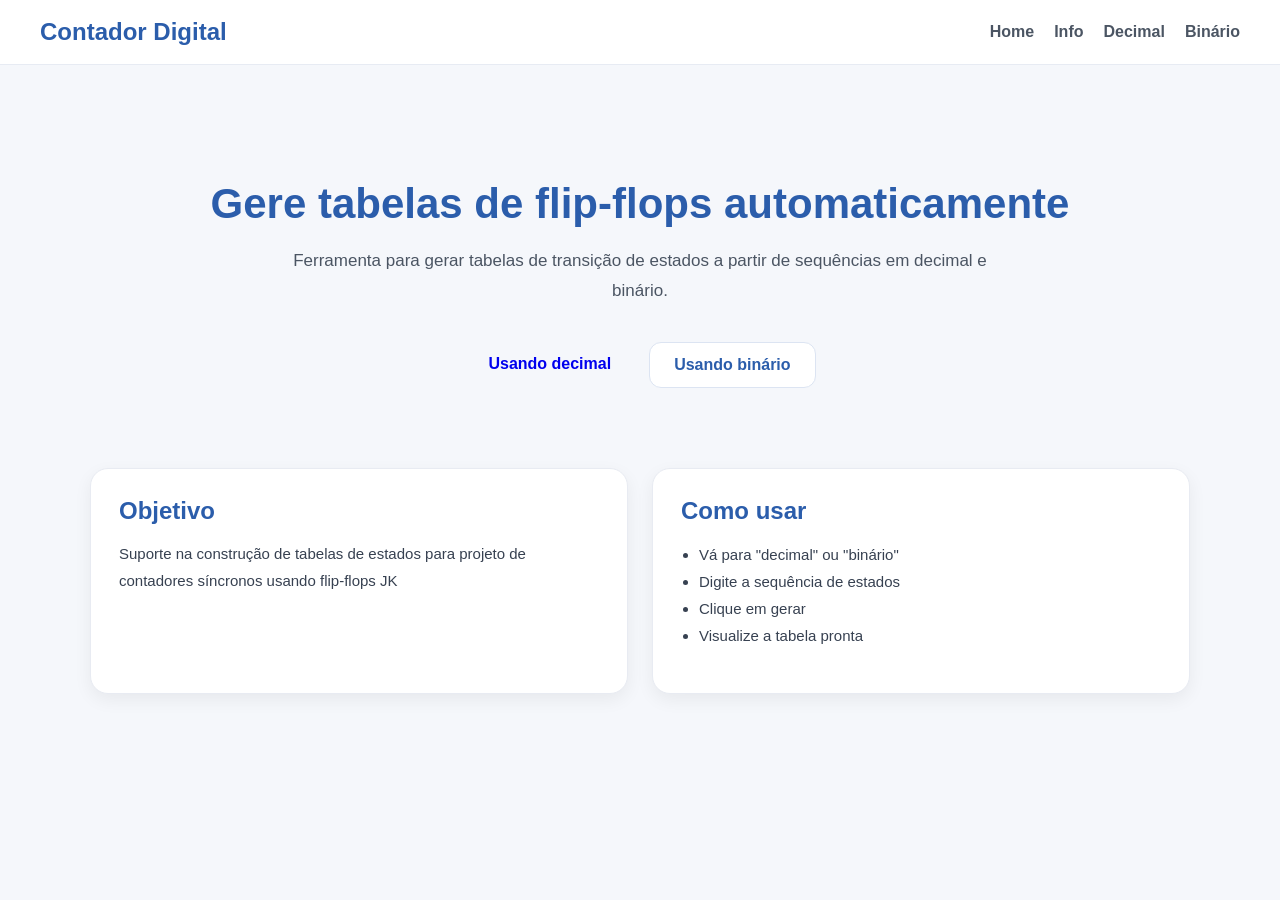
==== commit 0d858720: "update" ====
--- a/index.html
+++ b/index.html
@@ -9,43 +9,43 @@
 
 
 <header class="navbar">
-  <h1>contador digital</h1>
+  <h1>Contador Digital</h1>
   <nav>
-    <a href="index.html">home</a>
-    <a href="info.html">info</a>
-    <a href="contador.html">decimal</a>
-    <a href="flipflop.html">binário</a>
+    <a href="index.html">Home</a>
+    <a href="info.html">Info</a>
+    <a href="contador.html">Decimal</a>
+    <a href="flipflop.html">Binário</a>
   </nav>
 </header>
 
 <section class="hero">
-  <h2>gere tabelas de flip-flops automaticamente</h2>
+  <h2>Gere tabelas de flip-flops automaticamente</h2>
   <p>
-    ferramenta para gerar tabelas de transição de estados a partir de sequências em decimal e binário.
+    Ferramenta para gerar tabelas de transição de estados a partir de sequências em decimal e binário.
   </p>
 
   <div class="hero-buttons">
-    <a href="contador.html" class="btn">usando decimal</a>
-    <a href="flipflop.html" class="btn secondary">usando binário</a>
+    <a href="contador.html" class="btn">Usando decimal</a>
+    <a href="flipflop.html" class="btn secondary">Usando binário</a>
   </div>
 </section>
 
 <section class="info">
 
   <div class="card">
-    <h3>objetivo</h3>
+    <h3>Objetivo</h3>
     <p>
-      facilitar a construção de tabelas de estados para projeto de contadores usando flip-flops JK
+      Suporte na construção de tabelas de estados para projeto de contadores síncronos usando flip-flops JK
     </p>
   </div>
 
   <div class="card">
-    <h3>como usar</h3>
+    <h3>Como usar</h3>
     <ul>
-      <li>vá para "decimal" ou "binário"</li>
-      <li>digite a sequência de estados</li>
-      <li>clique em gerar</li>
-      <li>visualize a tabela pronta</li>
+      <li>Vá para "decimal" ou "binário"</li>
+      <li>Digite a sequência de estados</li>
+      <li>Clique em gerar</li>
+      <li>Visualize a tabela pronta</li>
     </ul>
   </div>
 
